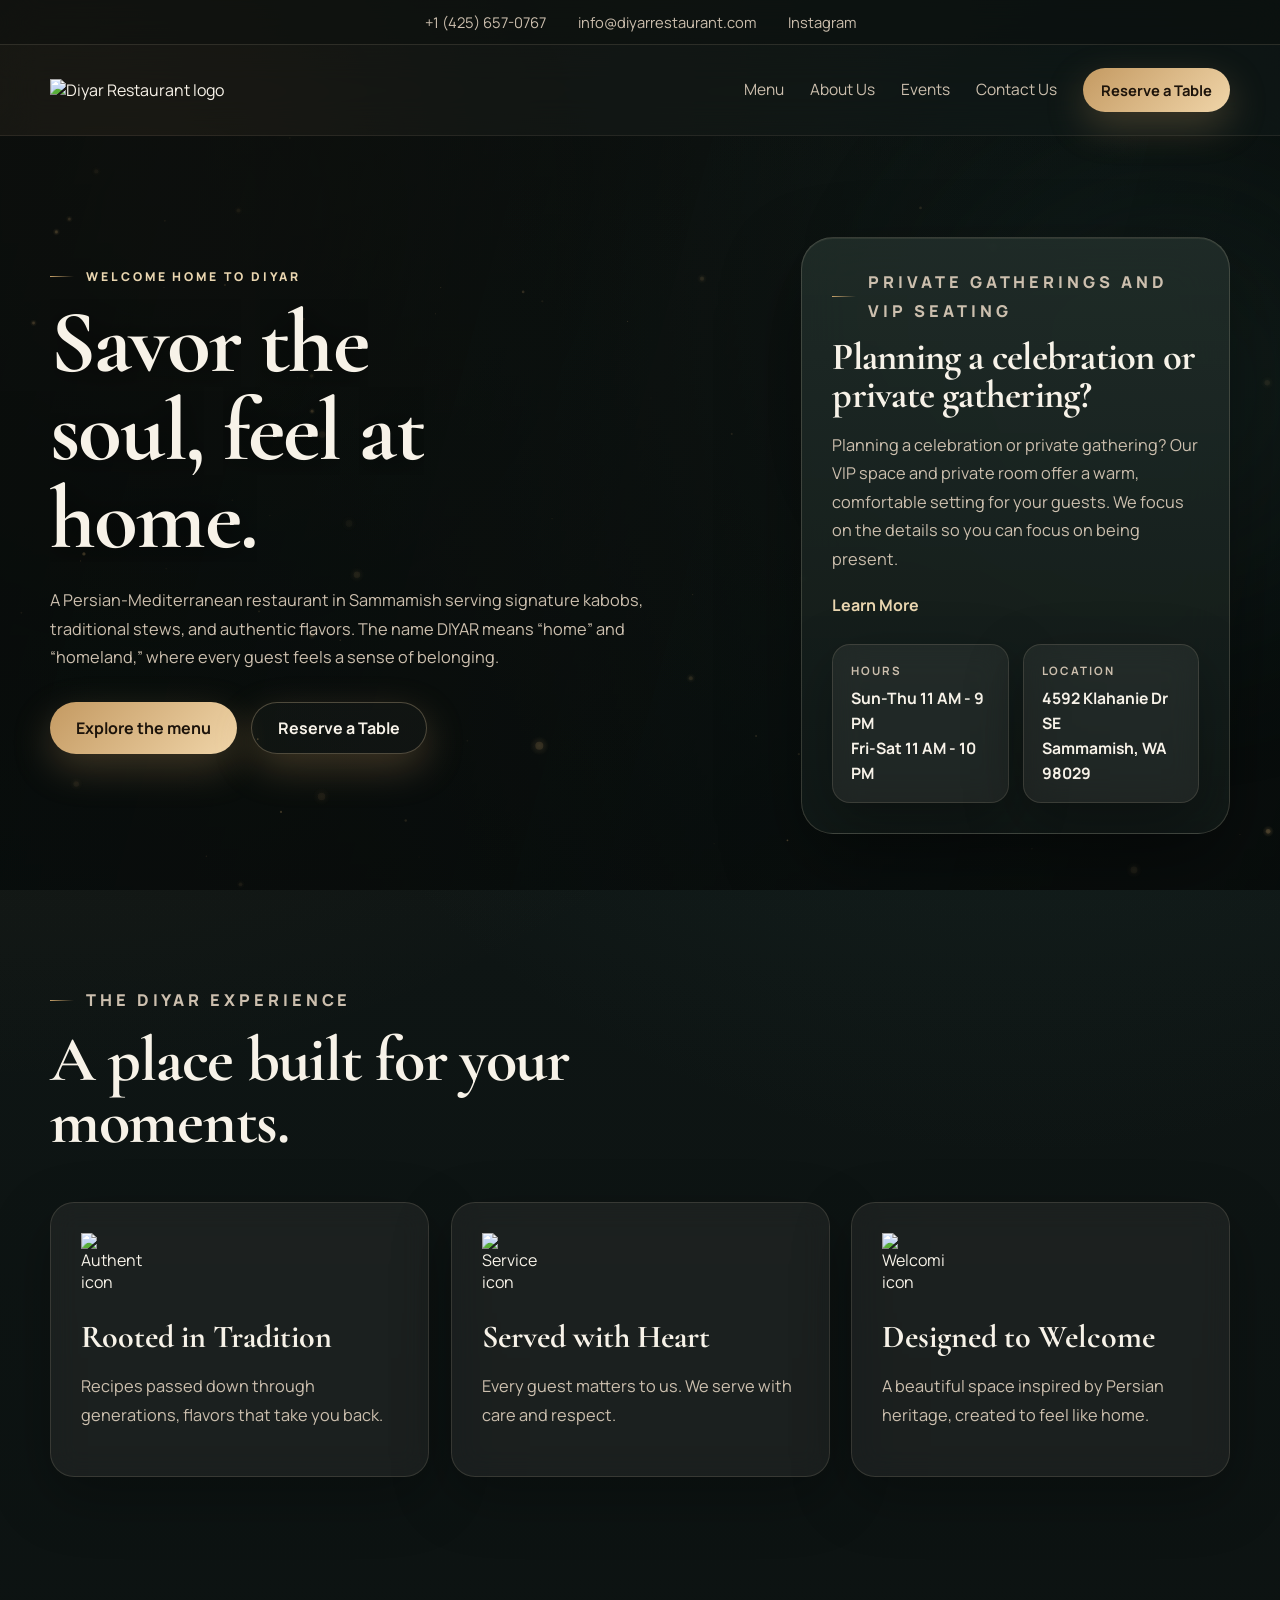
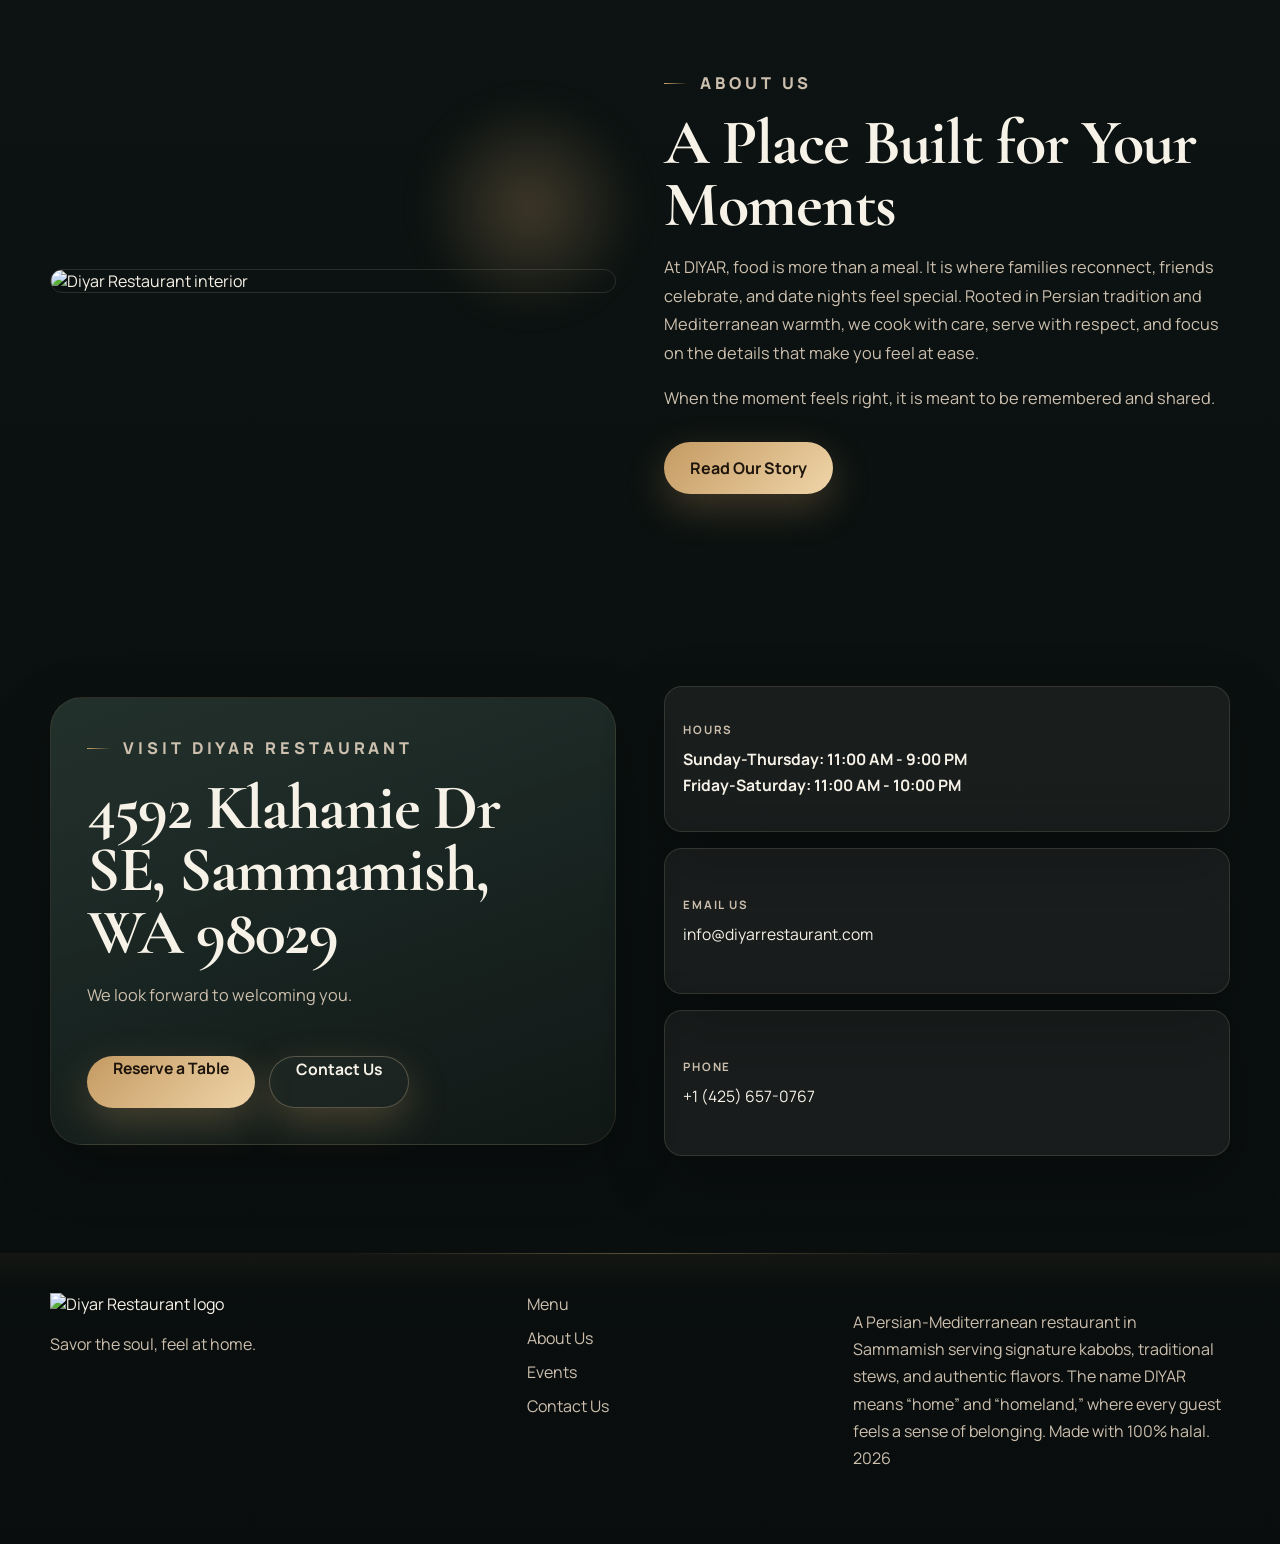
==== index.html @ 19ea6cae "Initial Diyar restaurant site" ====
<!DOCTYPE html>
<html lang="en">
  <head>
    <meta charset="UTF-8" />
    <meta name="viewport" content="width=device-width, initial-scale=1.0" />
    <title>Home - Diyar Restaurant Where heritage feels like home</title>
    <meta
      name="description"
      content="Welcome Home to Diyar. Savor the soul, feel at home. Private Gatherings and VIP Seating."
    />
    <link rel="preconnect" href="https://fonts.googleapis.com" />
    <link rel="preconnect" href="https://fonts.gstatic.com" crossorigin />
    <link
      href="https://fonts.googleapis.com/css2?family=Cormorant+Garamond:wght@500;600;700&family=Manrope:wght@400;500;600;700;800&display=swap"
      rel="stylesheet"
    />
    <link rel="stylesheet" href="./styles.css" />
  </head>
  <body data-page="home">
    <div class="site-shell">
      <header class="topbar">
        <div class="container topbar__inner">
          <a class="topbar__item" href="tel:+14256570767">+1 (425) 657-0767</a>
          <a class="topbar__item" href="mailto:info@diyarrestaurant.com">info@diyarrestaurant.com</a>
          <a
            class="topbar__item topbar__item--social"
            href="https://www.instagram.com/diyarrestaurant.wa/"
            target="_blank"
            rel="noreferrer"
          >
            Instagram
          </a>
        </div>
      </header>

      <nav class="nav">
        <div class="container nav__inner">
          <a class="brand" href="./" aria-label="Diyar Restaurant home">
            <img
              src="https://diyarrestaurant.com/wp-content/uploads/2025/12/Logo-Website-Version-1000x.png"
              alt="Diyar Restaurant logo"
            />
          </a>

          <button
            class="nav__toggle"
            type="button"
            aria-expanded="false"
            aria-controls="site-menu"
          >
            <span></span>
            <span></span>
          </button>

          <div class="nav__menu" id="site-menu">
            <a data-nav="menu" href="./menu/">Menu</a>
            <a data-nav="about" href="./about-us/">About Us</a>
            <a data-nav="events" href="./events/">Events</a>
            <a data-nav="contact" href="./contact-us/">Contact Us</a>
            <a
              class="button button--small"
              href="https://dub.sh/WaitlistEhsan"
              target="_blank"
              rel="noreferrer"
            >
              Reserve a Table
            </a>
          </div>
        </div>
      </nav>

      <main>
        <section class="hero hero--home">
          <div class="hero__backdrop"></div>
          <div class="container hero__grid">
            <div class="hero__content">
              <p class="eyebrow">Welcome Home to Diyar</p>
              <h1>Savor the soul, feel at home.</h1>
              <p class="hero__lede">
                A Persian-Mediterranean restaurant in Sammamish serving signature
                kabobs, traditional stews, and authentic flavors. The name DIYAR
                means “home” and “homeland,” where every guest feels a sense of
                belonging.
              </p>
              <div class="hero__actions">
                <a
                  class="button"
                  href="./menu/"
                >
                  Explore the menu
                </a>
                <a
                  class="button button--ghost"
                  href="https://dub.sh/WaitlistEhsan"
                  target="_blank"
                  rel="noreferrer"
                >
                  Reserve a Table
                </a>
              </div>
            </div>

            <aside class="hero__panel">
              <p class="eyebrow">Private Gatherings and VIP Seating</p>
              <h2>Planning a celebration or private gathering?</h2>
              <p>
                Planning a celebration or private gathering? Our VIP space and
                private room offer a warm, comfortable setting for your guests. We
                focus on the details so you can focus on being present.
              </p>
              <a class="text-link" href="./events/">Learn More</a>

              <div class="hero__meta">
                <div>
                  <span>Hours</span>
                  <strong>Sun-Thu 11 AM - 9 PM</strong>
                  <strong>Fri-Sat 11 AM - 10 PM</strong>
                </div>
                <div>
                  <span>Location</span>
                  <strong>4592 Klahanie Dr SE</strong>
                  <strong>Sammamish, WA 98029</strong>
                </div>
              </div>
            </aside>
          </div>
        </section>

        <section class="promise">
          <div class="container">
            <div class="section-heading">
              <p class="eyebrow">The Diyar Experience</p>
              <h2>A place built for your moments.</h2>
            </div>

            <div class="promise__grid">
              <article class="feature-card">
                <img
                  src="https://diyarrestaurant.com/wp-content/uploads/2026/01/Authentic-150x150.png"
                  alt="Authentic icon"
                />
                <h3>Rooted in Tradition</h3>
                <p>
                  Recipes passed down through generations, flavors that take you
                  back.
                </p>
              </article>

              <article class="feature-card">
                <img
                  src="https://diyarrestaurant.com/wp-content/uploads/2026/01/Service-150x150.png"
                  alt="Service icon"
                />
                <h3>Served with Heart</h3>
                <p>
                  Every guest matters to us. We serve with care and respect.
                </p>
              </article>

              <article class="feature-card">
                <img
                  src="https://diyarrestaurant.com/wp-content/uploads/2026/01/Welcoming-150x150.png"
                  alt="Welcoming icon"
                />
                <h3>Designed to Welcome</h3>
                <p>
                  A beautiful space inspired by Persian heritage, created to feel
                  like home.
                </p>
              </article>
            </div>
          </div>
        </section>

        <section class="story">
          <div class="container story__grid">
            <div class="story__visual">
              <img
                src="https://diyarrestaurant.com/wp-content/uploads/2026/03/Diyar-Restaurant-interior-SEO.jpg"
                alt="Diyar Restaurant interior"
              />
            </div>

            <div class="story__content">
              <p class="eyebrow">About Us</p>
              <h2>A Place Built for Your Moments</h2>
              <p>
                At DIYAR, food is more than a meal. It is where families reconnect,
                friends celebrate, and date nights feel special. Rooted in Persian
                tradition and Mediterranean warmth, we cook with care, serve with
                respect, and focus on the details that make you feel at ease.
              </p>
              <p>
                When the moment feels right, it is meant to be remembered and
                shared.
              </p>
              <div class="hero__actions">
                <a class="button" href="./about-us/">Read Our Story</a>
              </div>
            </div>
          </div>
        </section>

        <section class="contact">
          <div class="container contact__grid">
            <div class="contact__card contact__card--primary">
              <p class="eyebrow">Visit Diyar Restaurant</p>
              <h2>4592 Klahanie Dr SE, Sammamish, WA 98029</h2>
              <p>
                We look forward to welcoming you.
              </p>
              <div class="contact__actions">
                <a
                  class="button"
                  href="https://dub.sh/WaitlistEhsan"
                  target="_blank"
                  rel="noreferrer"
                >
                  Reserve a Table
                </a>
                <a class="button button--ghost" href="./contact-us/">Contact Us</a>
              </div>
            </div>

            <div class="contact__stack">
              <div class="contact__card">
                <span>Hours</span>
                <strong>Sunday-Thursday: 11:00 AM - 9:00 PM</strong>
                <strong>Friday-Saturday: 11:00 AM - 10:00 PM</strong>
              </div>
              <div class="contact__card">
                <span>Email us</span>
                <a href="mailto:info@diyarrestaurant.com">info@diyarrestaurant.com</a>
              </div>
              <div class="contact__card">
                <span>Phone</span>
                <a href="tel:+14256570767">+1 (425) 657-0767</a>
              </div>
            </div>
          </div>
        </section>
      </main>

      <footer class="footer">
        <div class="container footer__inner">
          <div>
            <img
              class="footer__logo"
              src="https://diyarrestaurant.com/wp-content/uploads/2025/12/Logo-Website-Version-1000x.png"
              alt="Diyar Restaurant logo"
            />
            <p>Savor the soul, feel at home.</p>
          </div>
          <div class="footer__links">
            <a href="./menu/">Menu</a>
            <a href="./about-us/">About Us</a>
            <a href="./events/">Events</a>
            <a href="./contact-us/">Contact Us</a>
          </div>
          <p class="footer__meta">
            A Persian-Mediterranean restaurant in Sammamish serving signature
            kabobs, traditional stews, and authentic flavors. The name DIYAR
            means “home” and “homeland,” where every guest feels a sense of
            belonging. Made with 100% halal. <span id="year"></span>
          </p>
        </div>
      </footer>
    </div>

    <script src="./script.js"></script>
  </body>
</html>
---- styles.css ----
/* ============================================================
   DIYAR RESTAURANT — ENHANCED DESIGN SYSTEM
   ============================================================ */

:root {
  --bg: #0c1211;
  --bg-elevated: rgba(17, 27, 25, 0.84);
  --panel: rgba(248, 239, 224, 0.06);
  --panel-strong: rgba(248, 239, 224, 0.1);
  --text: #f7f2e8;
  --muted: #ccbfae;
  --gold: #c8a26a;
  --gold-soft: #ead6b0;
  --line: rgba(232, 213, 184, 0.14);
  --line-strong: rgba(232, 213, 184, 0.24);
  --shadow: 0 30px 80px rgba(0, 0, 0, 0.34);
  --shadow-gold: 0 0 60px rgba(200, 162, 106, 0.2);
  --shadow-card: 0 20px 60px rgba(0, 0, 0, 0.28);
  --radius-xl: 32px;
  --radius-lg: 24px;
  --radius-md: 18px;
  --container: min(1180px, calc(100vw - 32px));
  --ease-expo: cubic-bezier(0.16, 1, 0.3, 1);
  --ease-quart: cubic-bezier(0.25, 1, 0.5, 1);
  --ease-back: cubic-bezier(0.34, 1.56, 0.64, 1);
}


/* ============================================================
   KEYFRAME ANIMATIONS
   ============================================================ */

@keyframes fadeInUp {
  from {
    opacity: 0;
    transform: translateY(40px);
  }
  to {
    opacity: 1;
    transform: translateY(0);
  }
}

@keyframes fadeIn {
  from { opacity: 0; }
  to   { opacity: 1; }
}

@keyframes kenBurns {
  0%   { transform: scale(1)    translate(0,    0); }
  25%  { transform: scale(1.04) translate(-0.5%, -0.3%); }
  50%  { transform: scale(1.06) translate(-1%,  -0.6%); }
  75%  { transform: scale(1.04) translate(-0.5%, -0.2%); }
  100% { transform: scale(1)    translate(0,    0); }
}

@keyframes shimmer {
  0%   { transform: translateX(-120%) skewX(-18deg); opacity: 0; }
  20%  { opacity: 1; }
  80%  { opacity: 1; }
  100% { transform: translateX(220%) skewX(-18deg); opacity: 0; }
}

@keyframes goldPulse {
  0%, 100% { box-shadow: 0 14px 38px rgba(196, 154, 98, 0.28); }
  50%       { box-shadow: 0 14px 55px rgba(196, 154, 98, 0.52), 0 0 40px rgba(196, 154, 98, 0.2); }
}

@keyframes orb1 {
  0%, 100% { transform: translate(0, 0)    scale(1); }
  33%       { transform: translate(3%, 2%) scale(1.06); }
  66%       { transform: translate(-2%, 3%) scale(0.96); }
}

@keyframes orb2 {
  0%, 100% { transform: translate(0, 0)     scale(1); }
  33%       { transform: translate(-3%, -2%) scale(1.04); }
  66%       { transform: translate(2%, -3%)  scale(1.08); }
}

@keyframes navSlideDown {
  from { opacity: 0; transform: translateY(-6px); }
  to   { opacity: 1; transform: translateY(0); }
}

@keyframes borderGlow {
  0%, 100% { border-color: rgba(239, 220, 191, 0.16); }
  50%       { border-color: rgba(239, 220, 191, 0.34); }
}

@keyframes eyebrowReveal {
  from { opacity: 0; transform: translateX(-16px); letter-spacing: 0.12em; }
  to   { opacity: 1; transform: translateX(0);     letter-spacing: 0.24em; }
}

@keyframes scaleIn {
  from { opacity: 0; transform: scale(0.94); }
  to   { opacity: 1; transform: scale(1); }
}

@keyframes lineExpand {
  from { transform: scaleX(0); }
  to   { transform: scaleX(1); }
}

@keyframes topbarIn {
  from { opacity: 0; transform: translateY(-100%); }
  to   { opacity: 1; transform: translateY(0); }
}

@keyframes loaderLine {
  from { transform: scaleX(0); }
  to   { transform: scaleX(1); }
}

@keyframes loaderSpin {
  from { transform: rotate(0deg); }
  to   { transform: rotate(360deg); }
}

@keyframes loaderSpinReverse {
  from { transform: rotate(0deg); }
  to   { transform: rotate(-360deg); }
}

@keyframes loaderPulse {
  0%, 100% { opacity: 0.4; r: 6; }
  50%       { opacity: 1;   r: 8; }
}

@keyframes wordReveal {
  from { transform: translateY(110%); opacity: 0; }
  to   { transform: translateY(0);    opacity: 1; }
}

@keyframes gradientShift {
  0%   { background-position: 0% 50%; }
  50%  { background-position: 100% 50%; }
  100% { background-position: 0% 50%; }
}


/* ============================================================
   PAGE LOADER
   ============================================================ */

#page-loader {
  position: fixed;
  inset: 0;
  z-index: 999;
  background: #07100f;
  display: flex;
  align-items: center;
  justify-content: center;
  flex-direction: column;
  transition: opacity 1s var(--ease-expo), visibility 1s;
}

#page-loader.is-hidden {
  opacity: 0;
  visibility: hidden;
  pointer-events: none;
}

.loader__inner {
  display: flex;
  flex-direction: column;
  align-items: center;
  gap: 20px;
}

.loader__ornament {
  position: relative;
  width: 120px;
  height: 120px;
  animation: fadeIn 0.5s 0.1s both;
}

.loader__ornament-ring {
  position: absolute;
  inset: 0;
}

.loader__ornament-ring--outer {
  animation: loaderSpin 18s linear infinite;
}

.loader__ornament-ring--mid {
  inset: 18px;
  animation: loaderSpinReverse 12s linear infinite;
}

.loader__ornament-ring--inner {
  inset: 36px;
  animation: loaderSpin 7s linear infinite;
}

.loader__logo {
  width: 210px;
  animation: fadeInUp 0.9s 0.55s var(--ease-expo) both;
}

.loader__tagline {
  color: var(--muted);
  font-family: "Manrope", sans-serif;
  font-size: 0.74rem;
  letter-spacing: 0.38em;
  text-transform: uppercase;
  animation: fadeInUp 0.9s 0.75s var(--ease-expo) both;
}

.loader__bar-wrap {
  width: 150px;
  height: 1px;
  background: rgba(200, 162, 106, 0.14);
  overflow: hidden;
  border-radius: 1px;
  animation: fadeIn 0.1s 0.95s both;
}

.loader__bar {
  height: 100%;
  transform-origin: left;
  transform: scaleX(0);
  background: linear-gradient(90deg, transparent, var(--gold), var(--gold-soft), var(--gold), transparent);
  animation: loaderLine 1.5s 0.95s var(--ease-expo) both;
}


/* ============================================================
   HERO PARTICLES CANVAS
   ============================================================ */

.hero__particles {
  position: absolute;
  inset: 0;
  pointer-events: none;
  z-index: 1;
  opacity: 0;
  transition: opacity 2s ease;
}

.hero__particles.is-active {
  opacity: 0.7;
}


/* ============================================================
   WORD REVEAL (H1 split)
   ============================================================ */

.word-wrap {
  display: inline-block;
  overflow: hidden;
  vertical-align: bottom;
}

.word-wrap .word {
  display: inline-block;
  animation: wordReveal 0.9s var(--ease-expo) both;
}

.hero h1.word-split-active {
  animation: none !important;
  opacity: 1 !important;
  transform: none !important;
}


/* ============================================================
   RESET & BASE
   ============================================================ */

*,
*::before,
*::after {
  box-sizing: border-box;
}

html {
  scroll-behavior: smooth;
}

body {
  margin: 0;
  font-family: "Manrope", sans-serif;
  background:
    radial-gradient(circle at top left, rgba(170, 111, 59, 0.16), transparent 32%),
    radial-gradient(circle at 80% 10%, rgba(59, 104, 95, 0.22), transparent 28%),
    linear-gradient(180deg, #101817 0%, #0c1211 60%, #090d0d 100%);
  color: var(--text);
}

img {
  display: block;
  max-width: 100%;
}

a {
  color: inherit;
  text-decoration: none;
}

.site-shell {
  overflow: clip;
  position: relative;
}

/* Animated ambient orbs */
.site-shell::before,
.site-shell::after {
  content: '';
  position: fixed;
  border-radius: 50%;
  pointer-events: none;
  z-index: 0;
  filter: blur(90px);
}

.site-shell::before {
  width: 700px;
  height: 700px;
  top: -15%;
  left: -15%;
  background: radial-gradient(circle, rgba(170, 111, 59, 0.13), transparent 70%);
  animation: orb1 28s ease-in-out infinite;
}

.site-shell::after {
  width: 600px;
  height: 600px;
  top: 10%;
  right: -15%;
  background: radial-gradient(circle, rgba(59, 104, 95, 0.18), transparent 70%);
  animation: orb2 34s ease-in-out infinite;
  animation-delay: -14s;
}

.container {
  width: var(--container);
  margin: 0 auto;
  position: relative;
  z-index: 1;
}


/* ============================================================
   TOPBAR
   ============================================================ */

.topbar {
  position: relative;
  z-index: 4;
  border-bottom: 1px solid var(--line);
  background: rgba(8, 12, 11, 0.75);
  backdrop-filter: blur(18px);
  animation: topbarIn 0.6s var(--ease-expo) both;
}

.topbar__inner {
  display: flex;
  justify-content: center;
  gap: 32px;
  padding: 12px 0;
  color: var(--muted);
  font-size: 0.92rem;
}

.topbar__item {
  position: relative;
  transition: color 0.22s ease;
}

.topbar__item::after {
  content: '';
  position: absolute;
  bottom: -2px;
  left: 0;
  right: 0;
  height: 1px;
  background: var(--gold-soft);
  transform: scaleX(0);
  transition: transform 0.3s var(--ease-quart);
  transform-origin: left;
}

.topbar__item:hover {
  color: var(--gold-soft);
}

.topbar__item:hover::after {
  transform: scaleX(1);
}


/* ============================================================
   NAV
   ============================================================ */

.nav {
  position: sticky;
  top: 0;
  z-index: 5;
  background: rgba(8, 12, 11, 0.55);
  backdrop-filter: blur(18px);
  border-bottom: 1px solid rgba(232, 213, 184, 0.09);
  transition: background 0.4s ease, box-shadow 0.4s ease, border-color 0.4s ease;
  animation: navSlideDown 0.7s 0.15s var(--ease-expo) both;
}

.nav.is-scrolled {
  background: rgba(8, 12, 11, 0.92);
  box-shadow: 0 4px 40px rgba(0, 0, 0, 0.5), 0 1px 0 rgba(232, 213, 184, 0.1);
  border-color: rgba(232, 213, 184, 0.14);
}

.nav__inner {
  display: flex;
  align-items: center;
  justify-content: space-between;
  gap: 24px;
  min-height: 90px;
}

.brand img,
.footer__logo {
  width: 180px;
  transition: opacity 0.22s ease, transform 0.3s var(--ease-quart);
}

.brand:hover img {
  opacity: 0.8;
  transform: scale(0.97);
}

.nav__menu {
  display: flex;
  align-items: center;
  gap: 26px;
  font-size: 0.97rem;
}

.nav__menu a:not(.button) {
  position: relative;
  color: var(--muted);
  transition: color 0.22s ease;
  padding-bottom: 2px;
}

.nav__menu a:not(.button)::after {
  content: '';
  position: absolute;
  bottom: -2px;
  left: 0;
  right: 0;
  height: 1px;
  background: linear-gradient(90deg, var(--gold), var(--gold-soft));
  transform: scaleX(0);
  transform-origin: left;
  transition: transform 0.3s var(--ease-quart);
}

.nav__menu a:not(.button):hover,
.nav__menu a.is-active:not(.button) {
  color: var(--gold-soft);
}

.nav__menu a:not(.button):hover::after,
.nav__menu a.is-active:not(.button)::after {
  transform: scaleX(1);
}

.nav__toggle {
  display: none;
  border: 0;
  background: transparent;
  padding: 4px;
  cursor: pointer;
  border-radius: 8px;
  transition: background 0.2s ease;
}

.nav__toggle:hover {
  background: var(--panel-strong);
}

.nav__toggle span {
  display: block;
  width: 28px;
  height: 2px;
  margin: 6px 0;
  background: var(--text);
  border-radius: 2px;
  transform-origin: center;
  transition: transform 0.35s var(--ease-expo), opacity 0.25s ease, background 0.22s ease;
}

.nav__toggle[aria-expanded="true"] span:first-child {
  transform: translateY(8px) rotate(45deg);
}

.nav__toggle[aria-expanded="true"] span:last-child {
  transform: translateY(-8px) rotate(-45deg);
}


/* ============================================================
   BUTTONS
   ============================================================ */

.button,
.button--ghost {
  display: inline-flex;
  align-items: center;
  justify-content: center;
  min-height: 52px;
  padding: 0 26px;
  border-radius: 999px;
  font-weight: 700;
  cursor: pointer;
  position: relative;
  overflow: hidden;
  transition:
    transform 220ms var(--ease-back),
    box-shadow 220ms ease,
    background 220ms ease,
    border-color 220ms ease,
    color 220ms ease;
}

.button {
  background: linear-gradient(135deg, #c49a62, #f0d5a9);
  color: #1d140b;
  box-shadow: 0 14px 38px rgba(196, 154, 98, 0.28);
}

.button::before {
  content: '';
  position: absolute;
  inset: 0;
  background: linear-gradient(135deg, rgba(255,255,255,0.15) 0%, rgba(255,255,255,0) 60%);
  opacity: 0;
  transition: opacity 0.3s ease;
}

.button::after {
  content: '';
  position: absolute;
  top: 0;
  left: 0;
  width: 40%;
  height: 100%;
  background: linear-gradient(90deg, transparent, rgba(255,255,255,0.45), transparent);
  transform: translateX(-120%) skewX(-18deg);
}

.button:hover {
  transform: translateY(-3px) scale(1.02);
  box-shadow: 0 20px 50px rgba(196, 154, 98, 0.45), 0 0 30px rgba(196, 154, 98, 0.2);
}

.button:hover::before {
  opacity: 1;
}

.button:hover::after {
  animation: shimmer 0.7s var(--ease-quart) forwards;
}

.button:active {
  transform: translateY(-1px) scale(0.99);
}

.button--ghost {
  border: 1px solid rgba(240, 213, 169, 0.28);
  background: rgba(250, 237, 215, 0.03);
  color: var(--text);
}

.button--ghost::after {
  content: '';
  position: absolute;
  top: 0;
  left: 0;
  width: 40%;
  height: 100%;
  background: linear-gradient(90deg, transparent, rgba(240, 213, 169, 0.15), transparent);
  transform: translateX(-120%) skewX(-18deg);
}

.button--ghost:hover {
  transform: translateY(-3px) scale(1.02);
  border-color: rgba(240, 213, 169, 0.55);
  background: rgba(250, 237, 215, 0.07);
  box-shadow: 0 0 30px rgba(200, 162, 106, 0.12);
}

.button--ghost:hover::after {
  animation: shimmer 0.7s var(--ease-quart) forwards;
}

.button--small {
  min-height: 44px;
  padding: 0 18px;
  font-size: 0.92rem;
}


/* ============================================================
   EYEBROW
   ============================================================ */

.eyebrow {
  margin: 0 0 14px;
  color: var(--gold-soft);
  letter-spacing: 0.24em;
  text-transform: uppercase;
  font-size: 0.76rem;
  font-weight: 800;
  display: flex;
  align-items: center;
  gap: 12px;
}

.eyebrow::before {
  content: '';
  display: inline-block;
  width: 24px;
  height: 1px;
  background: linear-gradient(90deg, var(--gold), transparent);
  flex-shrink: 0;
  transform-origin: left;
}


/* ============================================================
   HERO
   ============================================================ */

.hero {
  position: relative;
  padding: 64px 0 56px;
  overflow: hidden;
}

.hero__backdrop {
  position: absolute;
  inset: 0;
  overflow: hidden;
  opacity: 0.95;
}

.hero__backdrop::before {
  content: '';
  position: absolute;
  inset: -8%;
  background: url("https://diyarrestaurant.com/wp-content/uploads/2026/03/Diyar-Restaurant-interior-SEO.jpg") center/cover no-repeat;
  animation: kenBurns 28s ease-in-out infinite;
  will-change: transform;
}

.hero__backdrop::after {
  content: '';
  position: absolute;
  inset: 0;
  background:
    linear-gradient(105deg, rgba(8, 12, 11, 0.94) 0%, rgba(8, 12, 11, 0.82) 40%, rgba(8, 12, 11, 0.65) 60%, rgba(8, 12, 11, 0.88) 100%),
    linear-gradient(180deg, rgba(8, 12, 11, 0.15) 0%, rgba(8, 12, 11, 0.55) 100%);
}

.page-hero {
  padding: 92px 0 42px;
}

.page-hero__inner {
  max-width: 760px;
}

.page-hero h1 {
  margin: 0;
  font-family: "Cormorant Garamond", serif;
  font-size: clamp(3.4rem, 6vw, 5.8rem);
  line-height: 0.98;
  letter-spacing: -0.02em;
}

.page-hero p:last-child {
  max-width: 60ch;
  color: var(--muted);
  line-height: 1.75;
  font-size: 1.04rem;
}

/* Page hero staggered entrance */
.page-hero__inner > * {
  animation: fadeInUp 0.9s var(--ease-expo) both;
}
.page-hero__inner > *:nth-child(1) { animation-delay: 0.1s; }
.page-hero__inner > *:nth-child(2) { animation-delay: 0.22s; }
.page-hero__inner > *:nth-child(3) { animation-delay: 0.34s; }

/* Page hero divider line */
.page-hero__inner::after {
  content: '';
  display: block;
  height: 1px;
  max-width: 120px;
  margin-top: 40px;
  background: linear-gradient(90deg, var(--gold), transparent);
  transform-origin: left;
  animation: lineExpand 1s 0.5s var(--ease-expo) both;
}

.hero__grid {
  position: relative;
  display: grid;
  grid-template-columns: minmax(0, 1.35fr) minmax(320px, 0.8fr);
  gap: 28px;
  align-items: end;
}

.hero__content,
.hero__panel {
  position: relative;
  z-index: 2;
}

.hero__content {
  padding: 68px 0 80px;
}

/* Hero content staggered entrance */
.hero__content > * {
  animation: fadeInUp 1s var(--ease-expo) both;
}
.hero__content > *:nth-child(1) { animation-delay: 0.2s; }
.hero__content > *:nth-child(2) { animation-delay: 0.32s; }
.hero__content > *:nth-child(3) { animation-delay: 0.44s; }
.hero__content > *:nth-child(4) { animation-delay: 0.56s; }

.hero h1,
.section-heading h2,
.story__content h2,
.menu__content h2,
.contact__card h2,
.hero__panel h2 {
  margin: 0;
  font-family: "Cormorant Garamond", serif;
  line-height: 0.98;
  letter-spacing: -0.02em;
}

.hero h1 {
  max-width: 9ch;
  font-size: clamp(4rem, 7vw, 6.8rem);
  color: var(--text);
  text-shadow:
    0 2px 30px rgba(0, 0, 0, 0.6),
    0 0 80px rgba(0, 0, 0, 0.4);
}

.hero__lede,
.section-heading p,
.story__content p,
.menu__content p,
.contact__card p,
.event-card p,
.feature-card p,
.hero__panel p {
  color: var(--muted);
  line-height: 1.75;
  font-size: 1.02rem;
}

.hero__lede {
  max-width: 62ch;
  margin: 24px 0 0;
}

.hero__actions,
.menu__actions,
.contact__actions {
  display: flex;
  flex-wrap: wrap;
  gap: 14px;
  margin-top: 30px;
}

.hero__panel {
  padding: 30px;
  border: 1px solid rgba(239, 220, 191, 0.18);
  border-radius: var(--radius-xl);
  background:
    linear-gradient(180deg, rgba(32, 45, 41, 0.82), rgba(16, 24, 22, 0.92)),
    rgba(248, 239, 224, 0.05);
  box-shadow: var(--shadow), inset 0 1px 0 rgba(239, 220, 191, 0.08);
  backdrop-filter: blur(24px);
  animation: fadeInUp 1s 0.5s var(--ease-expo) both;
  transition: transform 0.4s var(--ease-quart), box-shadow 0.4s ease, border-color 0.4s ease;
}

.hero__panel:hover {
  transform: translateY(-4px);
  box-shadow: var(--shadow), var(--shadow-gold), inset 0 1px 0 rgba(239, 220, 191, 0.12);
}

.hero__panel h2 {
  margin-top: 8px;
  font-size: clamp(2.2rem, 3vw, 3.2rem);
}

.text-link {
  display: inline-flex;
  align-items: center;
  gap: 6px;
  margin-top: 4px;
  color: var(--gold-soft);
  font-weight: 700;
  position: relative;
  transition: gap 0.3s var(--ease-back), color 0.2s ease;
}

.text-link::after {
  content: '';
  position: absolute;
  bottom: -2px;
  left: 0;
  right: 0;
  height: 1px;
  background: var(--gold-soft);
  transform: scaleX(0);
  transform-origin: left;
  transition: transform 0.35s var(--ease-quart);
}

.text-link:hover {
  gap: 10px;
  color: var(--text);
}

.text-link:hover::after {
  transform: scaleX(1);
}

.hero__meta {
  display: grid;
  grid-template-columns: 1fr 1fr;
  gap: 14px;
  margin-top: 28px;
}

.hero__meta div,
.fact-card,
.event-card,
.contact__card,
.feature-card,
.menu__preview {
  border: 1px solid var(--line);
  background: var(--panel);
  backdrop-filter: blur(14px);
  box-shadow: var(--shadow-card);
  transition:
    border-color 0.35s ease,
    box-shadow 0.35s ease,
    transform 0.35s var(--ease-quart),
    background 0.35s ease;
}

.hero__meta div,
.fact-card,
.contact__card {
  border-radius: var(--radius-md);
  padding: 18px 18px 16px;
  display: flex;
  flex-direction: column;
  justify-content: center;
}

.hero__meta span,
.fact-card span,
.contact__card span {
  display: block;
  margin-bottom: 8px;
  color: var(--muted);
  text-transform: uppercase;
  letter-spacing: 0.16em;
  font-size: 0.72rem;
  font-weight: 700;
}

.hero__meta strong,
.fact-card strong,
.contact__card strong,
.contact__card a {
  display: block;
  line-height: 1.6;
  font-size: 0.98rem;
}

.contact__card a {
  transition: color 0.22s ease;
}

.contact__card a:hover {
  color: var(--gold-soft);
}


/* ============================================================
   SECTIONS
   ============================================================ */

section {
  padding: 96px 0;
}

.section-heading {
  max-width: 760px;
  margin-bottom: 48px;
}

.section-heading h2,
.story__content h2,
.menu__content h2,
.contact__card h2 {
  font-size: clamp(3rem, 5vw, 4.6rem);
}

.section-heading--center {
  margin-left: auto;
  margin-right: auto;
  text-align: center;
}

.section-heading--center .eyebrow {
  justify-content: center;
}

.section-heading--center .eyebrow::before {
  display: none;
}


/* ============================================================
   FEATURE CARDS (Promise Section)
   ============================================================ */

.promise__grid,
.events__grid {
  display: grid;
  grid-template-columns: repeat(3, minmax(0, 1fr));
  gap: 22px;
}

.feature-card,
.event-card {
  height: 100%;
  border-radius: var(--radius-lg);
  padding: 30px;
  cursor: default;
}

.feature-card:hover,
.event-card:hover {
  border-color: rgba(200, 162, 106, 0.3);
  box-shadow: 0 24px 70px rgba(0, 0, 0, 0.38), 0 0 40px rgba(200, 162, 106, 0.12);
  transform: translateY(-6px);
  background: rgba(248, 239, 224, 0.09);
}

.feature-card img {
  width: 62px;
  height: 62px;
  margin-bottom: 22px;
  transition: transform 0.4s var(--ease-back), filter 0.3s ease;
}

.feature-card:hover img {
  transform: scale(1.12) rotate(-3deg);
  filter: drop-shadow(0 4px 16px rgba(200, 162, 106, 0.4));
}

.feature-card h3,
.event-card h3 {
  margin: 0 0 12px;
  font-family: "Cormorant Garamond", serif;
  font-size: 2rem;
  transition: color 0.22s ease;
}

.feature-card:hover h3,
.event-card:hover h3 {
  color: var(--gold-soft);
}


/* ============================================================
   STORY SECTION
   ============================================================ */

.story__grid,
.menu__grid,
.contact__grid {
  display: grid;
  grid-template-columns: repeat(2, minmax(0, 1fr));
  gap: 48px;
  align-items: center;
}

.story__visual {
  position: relative;
}

.story__visual::before {
  content: "";
  position: absolute;
  inset: auto -24px -24px auto;
  width: 220px;
  height: 220px;
  border-radius: 50%;
  background: radial-gradient(circle, rgba(200, 162, 106, 0.28), transparent 70%);
  filter: blur(16px);
  z-index: -1;
  pointer-events: none;
}

.story__visual img,
.menu__preview img {
  border-radius: var(--radius-xl);
  border: 1px solid var(--line);
  transition: transform 0.65s var(--ease-quart), border-color 0.35s ease, box-shadow 0.35s ease;
  display: block;
  width: 100%;
}

.story__visual:hover img {
  transform: scale(1.03);
  border-color: rgba(200, 162, 106, 0.24);
  box-shadow: 0 24px 70px rgba(0, 0, 0, 0.45);
}

.story__facts {
  display: grid;
  grid-template-columns: repeat(3, minmax(0, 1fr));
  gap: 14px;
  margin-top: 28px;
}


/* ============================================================
   MENU SECTION
   ============================================================ */

.menu__preview {
  display: block;
  padding: 14px;
  border-radius: calc(var(--radius-xl) + 6px);
  cursor: pointer;
}

.menu__preview img {
  border-radius: var(--radius-xl);
  border: 1px solid var(--line);
  transition: transform 0.5s var(--ease-quart);
}

.menu__preview:hover {
  border-color: rgba(200, 162, 106, 0.28);
  box-shadow: 0 30px 80px rgba(0, 0, 0, 0.4), var(--shadow-gold);
  transform: translateY(-4px);
}

.menu__preview:hover img {
  transform: scale(1.02);
}

.menu--page {
  padding-top: 24px;
}


/* ============================================================
   CONTACT SECTION
   ============================================================ */

.contact__card--primary {
  padding: 36px;
  border-radius: var(--radius-xl);
  background:
    linear-gradient(160deg, rgba(36, 52, 47, 0.88), rgba(16, 24, 22, 0.96)),
    rgba(248, 239, 224, 0.07);
  border-color: rgba(200, 162, 106, 0.12);
}

.contact__card--primary:hover {
  border-color: rgba(200, 162, 106, 0.22);
  box-shadow: 0 30px 80px rgba(0, 0, 0, 0.38), 0 0 50px rgba(200, 162, 106, 0.1);
  transform: translateY(-4px);
}

.contact__stack {
  display: grid;
  gap: 16px;
}

.contact__stack .contact__card {
  min-height: 146px;
  display: flex;
  flex-direction: column;
  justify-content: center;
}

.contact__stack .contact__card span {
  margin-bottom: 10px;
}

.contact-form {
  padding-top: 0;
}

.map-section {
  padding-top: 0;
}

.map-section__grid {
  display: grid;
  grid-template-columns: minmax(300px, 0.85fr) minmax(0, 1.15fr);
  gap: 24px;
  align-items: stretch;
}

.map-section__content,
.map-frame {
  border: 1px solid var(--line);
  border-radius: var(--radius-xl);
  background: var(--panel);
  backdrop-filter: blur(14px);
  box-shadow: var(--shadow);
}

.map-section__content {
  padding: 34px;
  display: flex;
  flex-direction: column;
  justify-content: center;
}

.map-section__content h2 {
  margin: 0 0 18px;
  font-family: "Cormorant Garamond", serif;
  font-size: clamp(2.6rem, 4vw, 4rem);
  line-height: 0.98;
}

.map-section__content p:last-of-type {
  color: var(--muted);
  line-height: 1.75;
}

.map-frame {
  overflow: hidden;
  min-height: 420px;
}

.map-frame iframe {
  display: block;
  width: 100%;
  height: 100%;
  min-height: 420px;
  border: 0;
}

.contact-form__card {
  border: 1px solid var(--line);
  border-radius: var(--radius-xl);
  background: var(--panel);
  backdrop-filter: blur(14px);
  box-shadow: var(--shadow);
  padding: 34px;
}

.contact-form__card h2 {
  margin: 0 0 22px;
  font-family: "Cormorant Garamond", serif;
  font-size: clamp(2.6rem, 4vw, 4rem);
  line-height: 0.98;
}

.form-grid {
  display: grid;
  grid-template-columns: repeat(2, minmax(0, 1fr));
  gap: 18px;
}

.form-grid label {
  display: grid;
  gap: 8px;
}

.form-grid span {
  color: var(--muted);
  font-size: 0.82rem;
  font-weight: 700;
  letter-spacing: 0.08em;
  text-transform: uppercase;
}

.form-grid input,
.form-grid textarea {
  width: 100%;
  border: 1px solid var(--line);
  border-radius: 16px;
  background: rgba(250, 237, 215, 0.04);
  color: var(--text);
  padding: 16px 18px;
  font: inherit;
}

.form-grid input::placeholder,
.form-grid textarea::placeholder {
  color: color-mix(in srgb, var(--muted) 80%, transparent);
}

.form-grid__full {
  grid-column: 1 / -1;
}

.contact__stack .contact__card:hover {
  border-color: rgba(200, 162, 106, 0.22);
  transform: translateY(-3px);
  box-shadow: 0 16px 50px rgba(0, 0, 0, 0.3), 0 0 20px rgba(200, 162, 106, 0.08);
}


/* ============================================================
   FOOTER
   ============================================================ */

.footer {
  padding: 40px 0 56px;
  border-top: 1px solid transparent;
  background: linear-gradient(180deg, rgba(200, 162, 106, 0.06) 0%, transparent 40px) no-repeat;
  position: relative;
}

.footer::before {
  content: '';
  position: absolute;
  top: 0;
  left: 50%;
  transform: translateX(-50%);
  width: min(600px, 80%);
  height: 1px;
  background: linear-gradient(90deg, transparent, var(--gold), transparent);
  opacity: 0.4;
}

.footer__inner {
  display: grid;
  grid-template-columns: 1.2fr 0.8fr 1fr;
  gap: 24px;
  align-items: start;
}

.footer__links {
  display: flex;
  flex-direction: column;
  gap: 12px;
  color: var(--muted);
}

.footer__links a {
  transition: color 0.22s ease, padding-left 0.25s var(--ease-quart);
  display: inline-block;
}

.footer__links a:hover {
  color: var(--gold-soft);
  padding-left: 6px;
}

.footer__meta,
.footer p {
  color: var(--muted);
  line-height: 1.7;
}

.footer__logo {
  transition: opacity 0.22s ease;
}

.footer__logo:hover {
  opacity: 0.7;
}


/* ============================================================
   SCROLL REVEAL SYSTEM
   ============================================================ */

.reveal {
  opacity: 0;
  transform: translateY(38px);
  transition:
    opacity 0.8s var(--ease-expo),
    transform 0.8s var(--ease-expo);
  will-change: opacity, transform;
}

.reveal.is-visible {
  opacity: 1;
  transform: translateY(0);
}

.reveal-left {
  opacity: 0;
  transform: translateX(-44px);
  transition:
    opacity 0.9s var(--ease-expo),
    transform 0.9s var(--ease-expo);
  will-change: opacity, transform;
}

.reveal-left.is-visible {
  opacity: 1;
  transform: translateX(0);
}

.reveal-right {
  opacity: 0;
  transform: translateX(44px);
  transition:
    opacity 0.9s var(--ease-expo),
    transform 0.9s var(--ease-expo);
  will-change: opacity, transform;
}

.reveal-right.is-visible {
  opacity: 1;
  transform: translateX(0);
}

.reveal-scale {
  opacity: 0;
  transform: scale(0.95);
  transition:
    opacity 0.8s var(--ease-expo),
    transform 0.8s var(--ease-expo);
  will-change: opacity, transform;
}

.reveal-scale.is-visible {
  opacity: 1;
  transform: scale(1);
}


/* ============================================================
   DECORATIVE GOLD RULE
   ============================================================ */

.gold-rule {
  display: block;
  width: 60px;
  height: 1px;
  background: linear-gradient(90deg, var(--gold), transparent);
  margin: 20px 0;
}


/* ============================================================
   PREFERS REDUCED MOTION
   ============================================================ */

@media (prefers-reduced-motion: reduce) {
  *,
  *::before,
  *::after {
    animation-duration: 0.01ms !important;
    animation-iteration-count: 1 !important;
    transition-duration: 0.01ms !important;
  }

  .reveal,
  .reveal-left,
  .reveal-right,
  .reveal-scale {
    opacity: 1;
    transform: none;
    transition: none;
  }

  .hero__backdrop::before {
    animation: none;
  }

  .site-shell::before,
  .site-shell::after {
    animation: none;
  }
}


/* ============================================================
   RESPONSIVE — TABLET
   ============================================================ */

@media (max-width: 1040px) {
  .hero__grid,
  .story__grid,
  .menu__grid,
  .contact__grid,
  .map-section__grid,
  .footer__inner {
    grid-template-columns: 1fr;
  }

  .promise__grid,
  .events__grid,
  .story__facts,
  .form-grid {
    grid-template-columns: 1fr;
  }

  .hero__content {
    padding-bottom: 22px;
  }

  .story__grid,
  .menu__grid,
  .contact__grid {
    gap: 28px;
  }
}

@media (max-width: 860px) {
  .topbar__inner {
    flex-direction: column;
    align-items: center;
    gap: 8px;
  }

  .nav__toggle {
    display: block;
  }

  .nav__menu {
    position: absolute;
    top: calc(100% + 10px);
    right: 16px;
    left: 16px;
    display: none;
    flex-direction: column;
    align-items: stretch;
    padding: 16px;
    border-radius: 20px;
    background: rgba(8, 12, 11, 0.97);
    border: 1px solid var(--line);
    box-shadow: var(--shadow);
    backdrop-filter: blur(24px);
  }

  .nav__menu.is-open {
    display: flex;
    animation: scaleIn 0.25s var(--ease-expo) both;
    transform-origin: top right;
  }

  .nav__menu a:not(.button) {
    padding: 12px 0;
    border-bottom: 1px solid var(--line);
    font-size: 1.05rem;
  }

  .nav__menu a:not(.button)::after {
    display: none;
  }

  .nav__menu .button {
    margin-top: 8px;
    text-align: center;
    min-height: 48px;
  }

  .hero {
    padding-top: 32px;
  }

  .hero__meta {
    grid-template-columns: 1fr;
  }

  .hero h1 {
    max-width: none;
  }

  section {
    padding: 78px 0;
  }
}

@media (max-width: 560px) {
  .container {
    width: min(100vw - 20px, 1180px);
  }

  .brand img,
  .footer__logo {
    width: 150px;
  }

  .hero__content {
    padding-top: 36px;
  }

  .hero__panel,
  .feature-card,
  .event-card,
  .contact__card,
  .menu__preview {
    padding-left: 20px;
    padding-right: 20px;
  }

  .promise__grid,
  .events__grid {
    gap: 14px;
  }
}
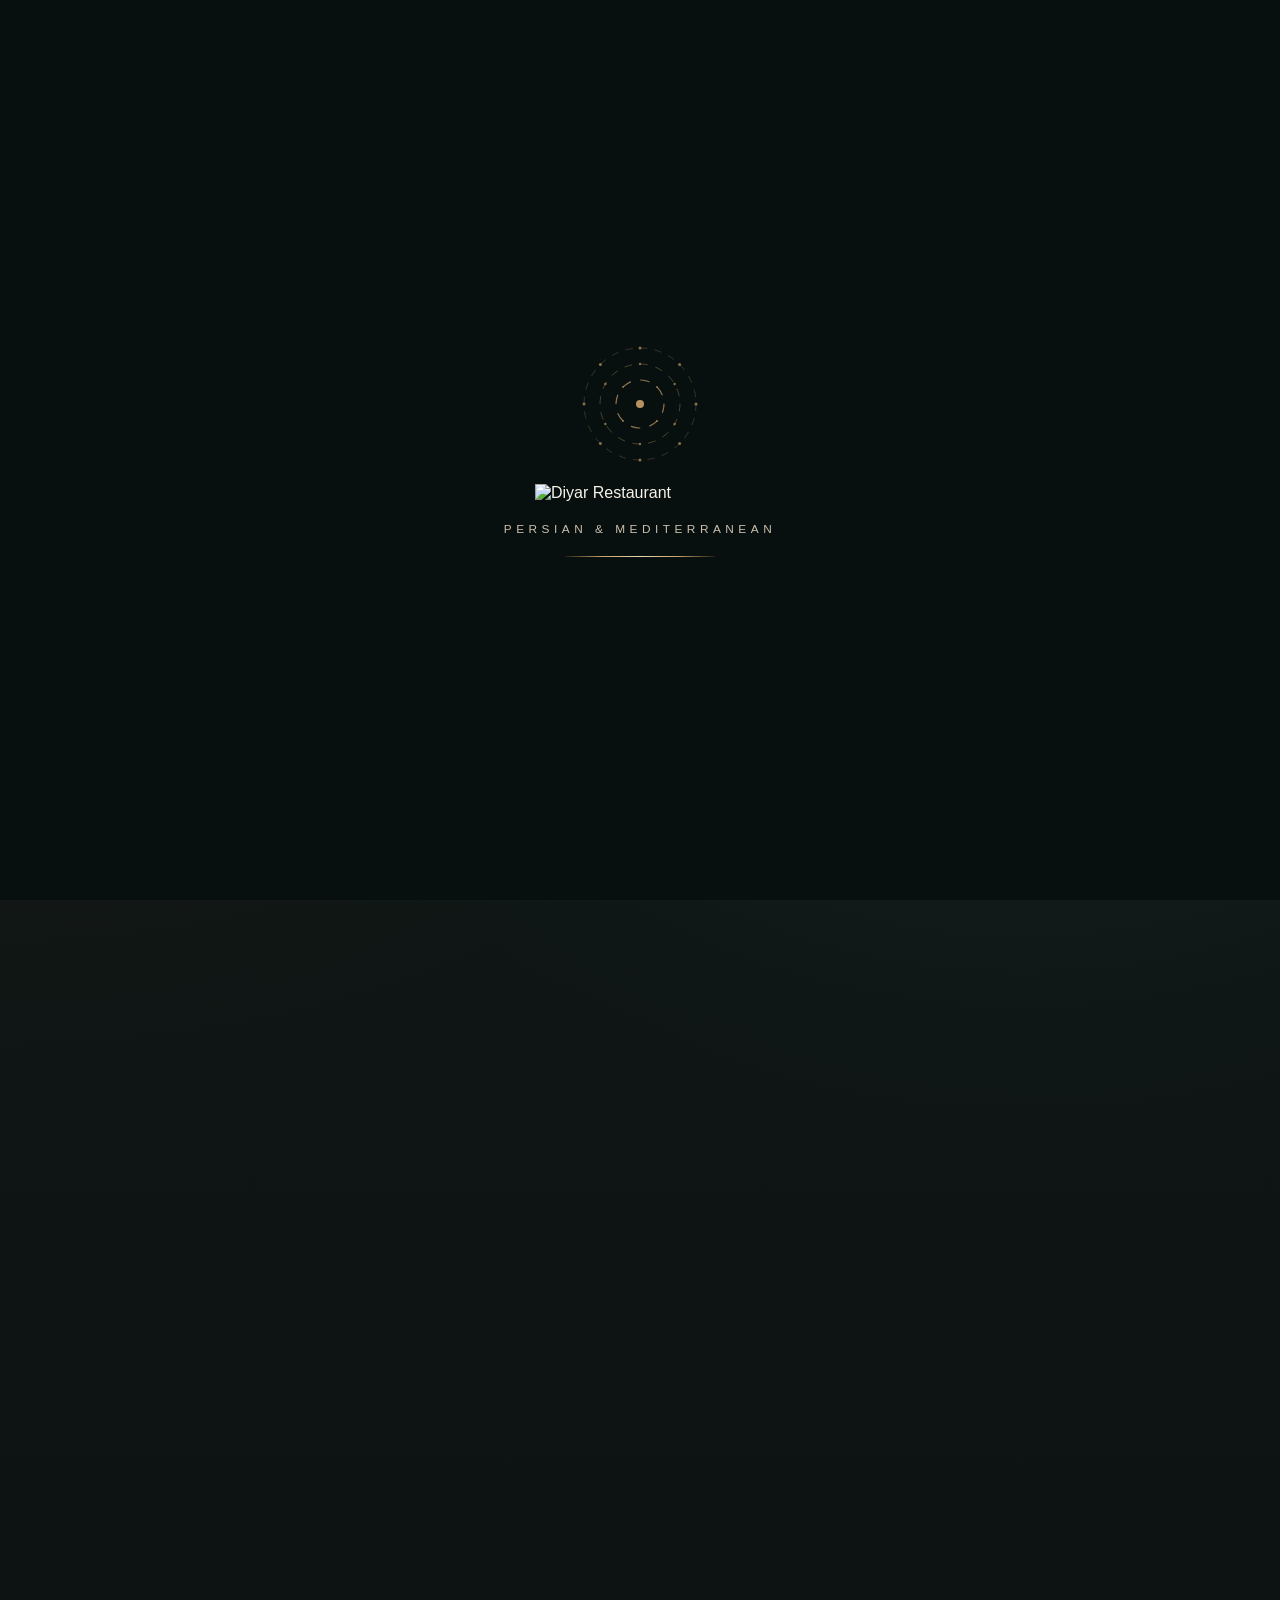
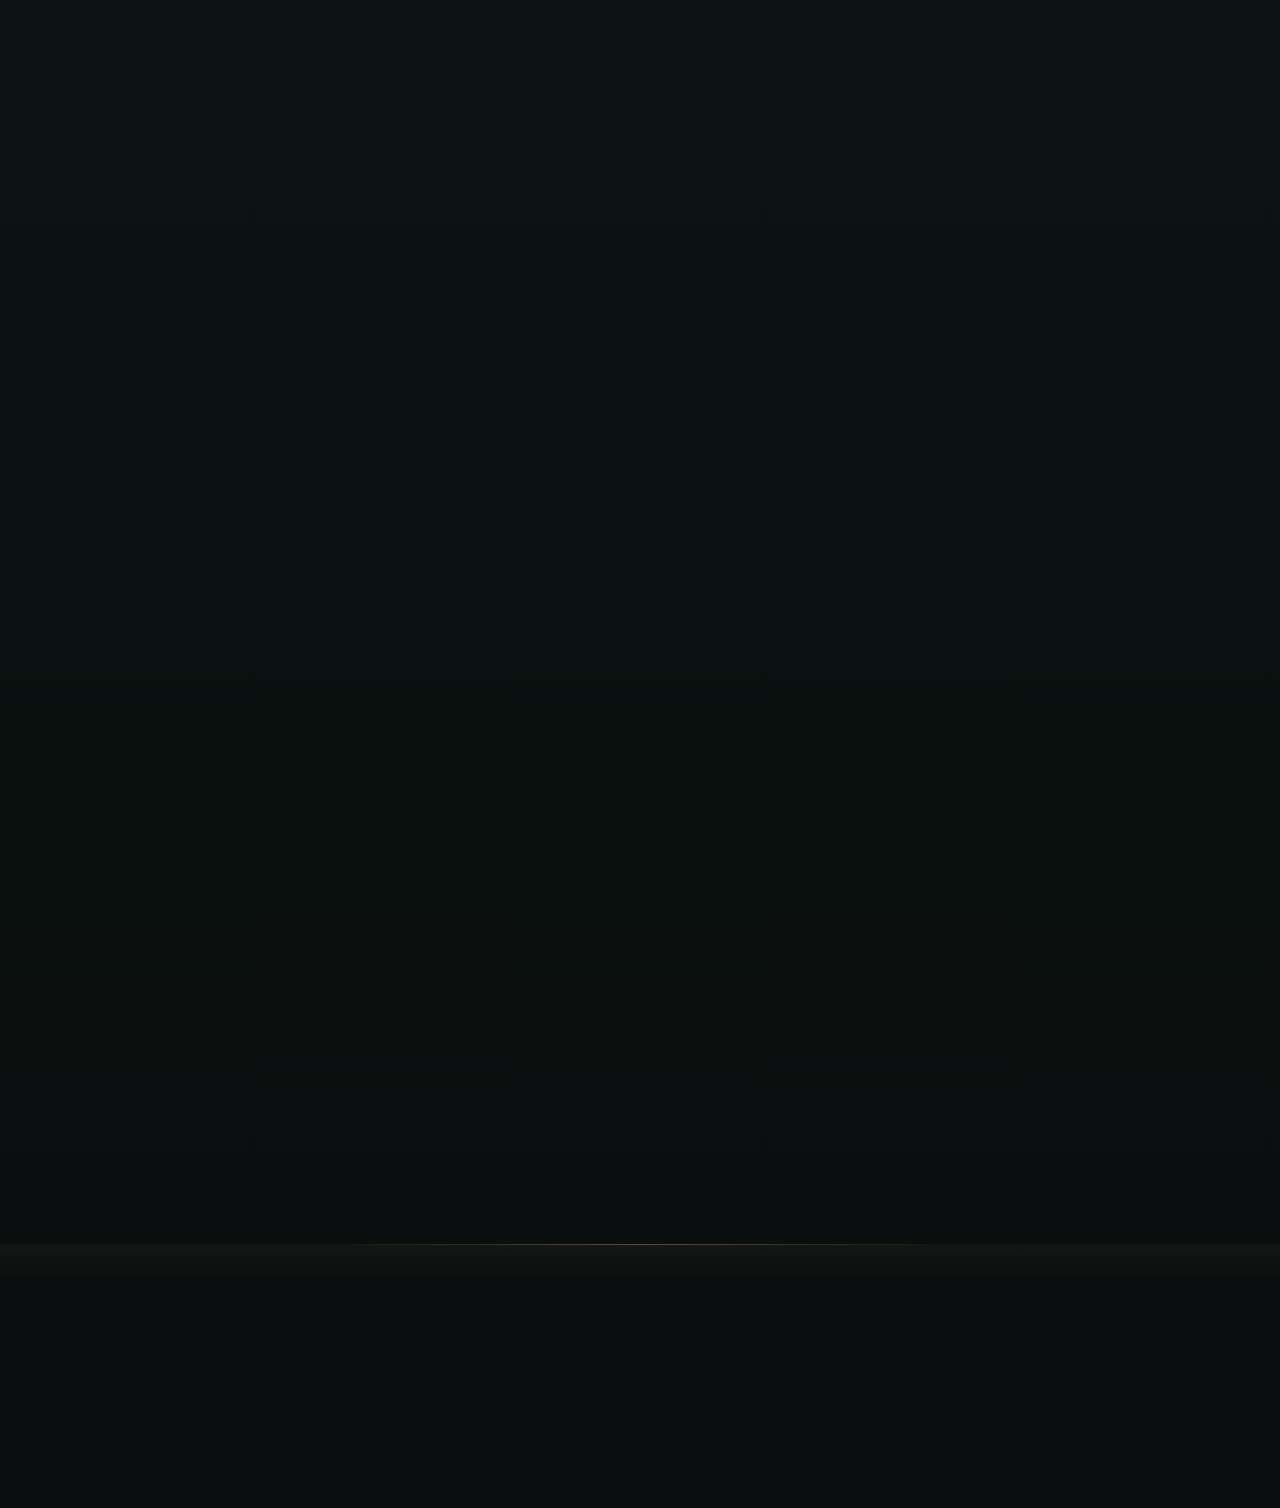
==== commit 20b9f826: "Add security headers, CSP, robots.txt, security.txt, and form honeypot - _headers / vercel.json: HTT" ====
--- a/index.html
+++ b/index.html
@@ -8,6 +8,8 @@
       name="description"
       content="Welcome Home to Diyar. Savor the soul, feel at home. Private Gatherings and VIP Seating."
     />
+    <meta http-equiv="Content-Security-Policy" content="default-src 'self'; script-src 'self'; style-src 'self' https://fonts.googleapis.com; font-src 'self' https://fonts.gstatic.com; img-src 'self' https://diyarrestaurant.com data:; frame-src https://www.google.com; object-src 'none'; base-uri 'self'; form-action 'self'">
+    <meta name="referrer" content="strict-origin-when-cross-origin">
     <link rel="preconnect" href="https://fonts.googleapis.com" />
     <link rel="preconnect" href="https://fonts.gstatic.com" crossorigin />
     <link
--- a/styles.css
+++ b/styles.css
@@ -1295,6 +1295,265 @@
 
 
 /* ============================================================
+   PAGE HERO — SUBPAGE ENHANCEMENTS
+   ============================================================ */
+
+/* Repositioned from above — make relative for particles & orbs */
+.page-hero {
+  position: relative;
+  overflow: hidden;
+}
+
+/* Two animated ambient orbs behind the page-hero content */
+.page-hero::before,
+.page-hero::after {
+  content: '';
+  position: absolute;
+  border-radius: 50%;
+  pointer-events: none;
+  z-index: 0;
+}
+
+.page-hero::before {
+  width: 560px;
+  height: 560px;
+  top: -40%;
+  left: -8%;
+  background: radial-gradient(circle, rgba(200, 162, 106, 0.13), transparent 70%);
+  filter: blur(55px);
+  animation: pageOrbA 14s ease-in-out infinite;
+}
+
+.page-hero::after {
+  width: 420px;
+  height: 420px;
+  top: 10%;
+  right: -6%;
+  background: radial-gradient(circle, rgba(59, 104, 95, 0.18), transparent 70%);
+  filter: blur(55px);
+  animation: pageOrbB 18s 3s ease-in-out infinite;
+}
+
+@keyframes pageOrbA {
+  0%, 100% { transform: translate(0,    0) scale(1);    opacity: 0.55; }
+  40%       { transform: translate(4%,  3%) scale(1.1); opacity: 0.95; }
+  70%       { transform: translate(-3%, 5%) scale(0.93); opacity: 0.65; }
+}
+
+@keyframes pageOrbB {
+  0%, 100% { transform: translate(0,     0) scale(1);    opacity: 0.5; }
+  35%       { transform: translate(-4%, -3%) scale(1.08); opacity: 0.9; }
+  65%       { transform: translate(3%,  -4%) scale(0.96); opacity: 0.6; }
+}
+
+/* Ensure content sits above the orbs */
+.page-hero__inner {
+  position: relative;
+  z-index: 1;
+}
+
+/* Floating particles canvas (injected by JS) */
+.page-hero__particles {
+  position: absolute;
+  inset: 0;
+  pointer-events: none;
+  z-index: 0;
+  opacity: 0;
+  transition: opacity 2s ease;
+}
+
+.page-hero__particles.is-active {
+  opacity: 0.45;
+}
+
+/* Word-split active class for page-hero h1 (same as hero h1) */
+.page-hero h1.word-split-active {
+  animation: none !important;
+  opacity: 1 !important;
+  transform: none !important;
+}
+
+
+/* ============================================================
+   LOCATION BEACON  (Contact page)
+   ============================================================ */
+
+.location-beacon {
+  display: inline-flex;
+  align-items: center;
+  gap: 10px;
+  margin-bottom: 14px;
+  padding: 7px 14px 7px 10px;
+  border-radius: 999px;
+  border: 1px solid rgba(200, 162, 106, 0.18);
+  background: rgba(200, 162, 106, 0.06);
+  width: fit-content;
+}
+
+.location-beacon__dot {
+  position: relative;
+  width: 8px;
+  height: 8px;
+  border-radius: 50%;
+  background: var(--gold);
+  flex-shrink: 0;
+}
+
+.location-beacon__dot::before,
+.location-beacon__dot::after {
+  content: '';
+  position: absolute;
+  inset: -4px;
+  border-radius: 50%;
+  border: 1.5px solid var(--gold);
+  animation: beaconPing 2.2s ease-out infinite;
+}
+
+.location-beacon__dot::after {
+  animation-delay: 0.7s;
+  inset: -8px;
+  border-color: rgba(200, 162, 106, 0.5);
+}
+
+@keyframes beaconPing {
+  0%   { transform: scale(1); opacity: 0.9; }
+  100% { transform: scale(2.6); opacity: 0; }
+}
+
+.location-beacon__text {
+  font-size: 0.7rem;
+  font-weight: 700;
+  letter-spacing: 0.18em;
+  text-transform: uppercase;
+  color: var(--gold-soft);
+}
+
+
+/* ============================================================
+   EVENT CARDS — ATMOSPHERIC GLOW
+   ============================================================ */
+
+.events__grid .event-card:nth-child(1) { --glow-delay: 0s; }
+.events__grid .event-card:nth-child(2) { --glow-delay: 1.4s; }
+.events__grid .event-card:nth-child(3) { --glow-delay: 2.8s; }
+
+.events__grid .event-card {
+  animation: eventGlow 5.5s var(--glow-delay, 0s) ease-in-out infinite;
+}
+
+@keyframes eventGlow {
+  0%, 60%, 100% {
+    border-color: var(--line);
+    box-shadow: var(--shadow-card);
+  }
+  30% {
+    border-color: rgba(200, 162, 106, 0.3);
+    box-shadow: var(--shadow-card), 0 0 50px rgba(200, 162, 106, 0.14), inset 0 0 30px rgba(200, 162, 106, 0.04);
+  }
+}
+
+/* Candle flame icon injected by JS */
+.event-candle {
+  display: block;
+  width: 18px;
+  height: 26px;
+  margin-bottom: 18px;
+  position: relative;
+}
+
+.event-candle__flame {
+  position: absolute;
+  bottom: 6px;
+  left: 50%;
+  transform: translateX(-50%);
+  width: 10px;
+  height: 16px;
+  background: radial-gradient(ellipse at 50% 80%, var(--gold) 0%, var(--gold-soft) 40%, rgba(255, 220, 150, 0.3) 70%, transparent 100%);
+  border-radius: 50% 50% 30% 30% / 60% 60% 40% 40%;
+  animation: flameDance 1.8s ease-in-out infinite alternate;
+  filter: blur(0.5px);
+}
+
+.event-candle__stem {
+  position: absolute;
+  bottom: 0;
+  left: 50%;
+  transform: translateX(-50%);
+  width: 4px;
+  height: 8px;
+  background: linear-gradient(180deg, rgba(200, 162, 106, 0.4), rgba(200, 162, 106, 0.15));
+  border-radius: 1px;
+}
+
+@keyframes flameDance {
+  0%   { transform: translateX(-50%) scaleX(1)   scaleY(1)    rotate(-1deg); opacity: 0.9; }
+  33%  { transform: translateX(-48%) scaleX(0.88) scaleY(1.08) rotate(2deg);  opacity: 1; }
+  66%  { transform: translateX(-52%) scaleX(1.1)  scaleY(0.96) rotate(-2deg); opacity: 0.85; }
+  100% { transform: translateX(-50%) scaleX(0.95) scaleY(1.04) rotate(1deg);  opacity: 0.95; }
+}
+
+
+/* ============================================================
+   MENU PREVIEW — ANIMATED BORDER
+   ============================================================ */
+
+.menu--page .menu__preview {
+  position: relative;
+  background: var(--bg);    /* solid bg so rotating border shows at edge */
+  isolation: isolate;
+}
+
+/* Spinning conic-gradient border ring */
+.menu--page .menu__preview::before {
+  content: '';
+  position: absolute;
+  inset: -2px;
+  border-radius: calc(var(--radius-xl) + 8px);
+  background: conic-gradient(
+    from 0deg,
+    transparent 0deg,
+    rgba(200, 162, 106, 0.55) 45deg,
+    rgba(234, 214, 176, 0.7) 90deg,
+    rgba(200, 162, 106, 0.55) 135deg,
+    transparent 180deg,
+    transparent 360deg
+  );
+  animation: menuBorderSpin 6s linear infinite;
+  z-index: -1;
+  opacity: 0.8;
+}
+
+@keyframes menuBorderSpin {
+  to { transform: rotate(360deg); }
+}
+
+/* Pulse overlay on menu preview */
+.menu--page .menu__preview::after {
+  content: '';
+  position: absolute;
+  inset: 14px;                          /* matches the padding */
+  border-radius: var(--radius-xl);
+  background: rgba(200, 162, 106, 0);
+  transition: background 0.4s ease;
+  pointer-events: none;
+  z-index: 1;
+}
+
+.menu--page .menu__preview:hover::after {
+  background: rgba(200, 162, 106, 0.04);
+}
+
+
+/* ============================================================
+   ABOUT — STORY SECTION CONNECTOR LINE
+   ============================================================ */
+
+.story__connector {
+  display: none;   /* shown by JS when in wide layout */
+}
+
+
+/* ============================================================
    SCROLL REVEAL SYSTEM
    ============================================================ */
 
@@ -1527,3 +1786,17 @@
     gap: 14px;
   }
 }
+
+/* ============================================================
+   SECURITY — HONEYPOT (contact form spam trap)
+   ============================================================ */
+
+.form-honeypot {
+  position: absolute;
+  opacity: 0;
+  height: 0;
+  overflow: hidden;
+  pointer-events: none;
+  user-select: none;
+  tab-index: -1;
+}
